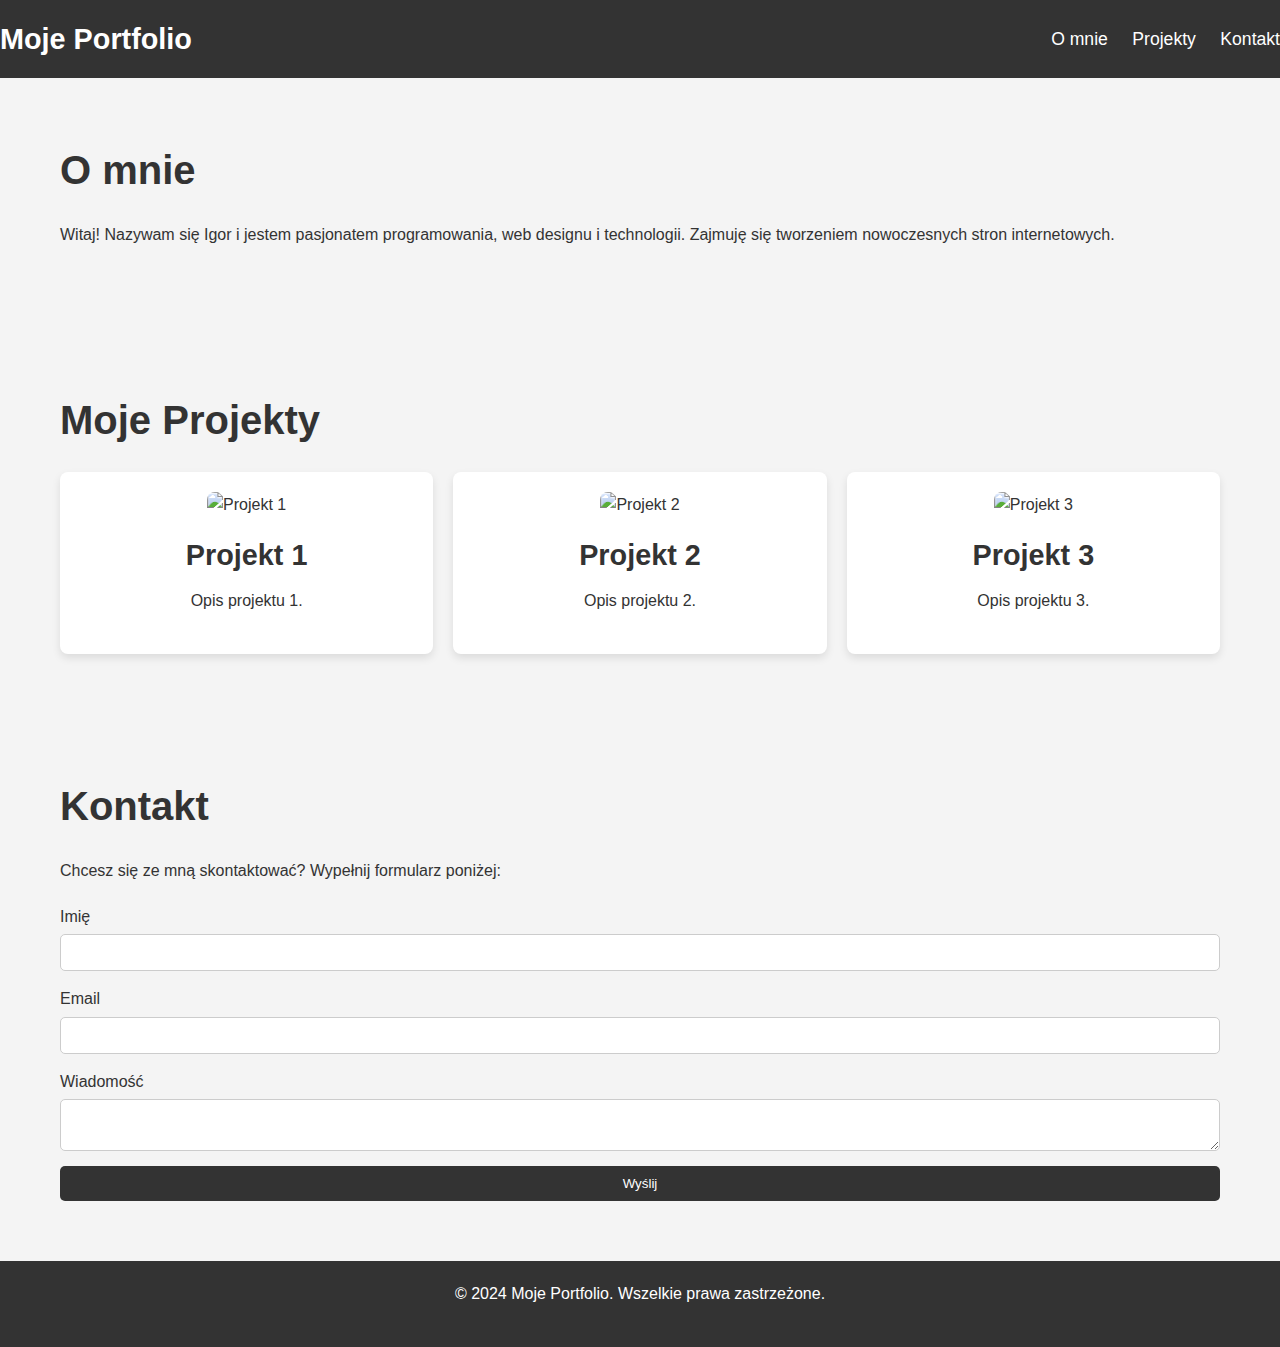
==== css_grid_Igor_Sobiechowski_3D/index.html @ 0360b995 "Add files via upload" ====
<!DOCTYPE html>
<html lang="pl">

<head>
  <meta charset="UTF-8">
  <meta name="viewport" content="width=device-width, initial-scale=1.0">
  <title>Moje Portfolio</title>
  <link rel="stylesheet" href="style.css">
</head>

<body>
  <header>
    <nav>
      <div class="logo">Moje Portfolio</div>
      <ul class="menu">
        <li><a href="#about">O mnie</a></li>
        <li><a href="#projects">Projekty</a></li>
        <li><a href="#contact">Kontakt</a></li>
      </ul>
    </nav>
  </header>

  <section id="about" class="section">
    <div class="container">
      <h1>O mnie</h1>
      <p>Witaj! Nazywam się Igor i jestem pasjonatem programowania, web designu i technologii. Zajmuję się tworzeniem
        nowoczesnych stron internetowych.</p>
    </div>

  </section>
  <section id="projects" class="section">
    <div class="container">
      <h1>Moje Projekty</h1>
      <div class="projects-grid">
        <div class="project">
          <img src="https://via.placeholder.com/300" alt="Projekt 1">
          <h2>Projekt 1</h2>
          <p>Opis projektu 1.</p>
        </div>
        <div class="project">
          <img src="https://via.placeholder.com/300" alt="Projekt 2">
          <h2>Projekt 2</h2>
          <p>Opis projektu 2.</p>
        </div>
        <div class="project">
          <img src="https://via.placeholder.com/300" alt="Projekt 3">
          <h2>Projekt 3</h2>
          <p>Opis projektu 3.</p>
        </div>
      </div>
    </div>
  </section>

  <section id="contact" class="section">
    <div class="container">
      <h1>Kontakt</h1>
      <p>Chcesz się ze mną skontaktować? Wypełnij formularz poniżej:</p>
      <form action="#">
        <label for="name">Imię</label>
        <input type="text" id="name" name="name" required>

        <label for="email">Email</label>
        <input type="email" id="email" name="email" required>

        <label for="message">Wiadomość</label>
        <textarea id="message" name="message" required></textarea>

        <button type="submit">Wyślij</button>
      </form>
    </div>
  </section>

  <footer>
    <div class="container">
      <p>&copy; 2024 Moje Portfolio. Wszelkie prawa zastrzeżone.</p>
    </div>
  </footer>
</body>

</html>
---- css_grid_Igor_Sobiechowski_3D/style.css ----
* {
    margin: 0;
    padding: 0;
    box-sizing: border-box;
}

body {
    font-family: Arial, sans-serif;
    line-height: 1.6;
    background-color: #f4f4f4;
    color: #333;
}

header {
    background-color: #333;
    color: white;
    padding: 1rem 0;
}

header nav {
    display: flex;
    justify-content: space-between;
    align-items: center;
}

header .logo {
    font-size: 1.8rem;
    font-weight: bold;
}

header .menu {
    list-style: none;
}

header .menu li {
    display: inline;
    margin-left: 20px;
}

header .menu li a {
    color: white;
    text-decoration: none;
    font-size: 1.1rem;
}

.section {
    padding: 60px 20px;
}

.container {
    max-width: 1200px;
    margin: 0 auto;
    padding: 0 20px;
}

h1 {
    font-size: 2.5rem;
    margin-bottom: 20px;
}

h2 {
    font-size: 1.8rem;
    margin-bottom: 10px;
}

p {
    font-size: 1rem;
    margin-bottom: 20px;
}

.projects-grid {
    display: grid;
    grid-template-columns: repeat(3, 1fr);
    gap: 20px;
}

.project {
    background-color: white;
    padding: 20px;
    border-radius: 8px;
    box-shadow: 0 4px 8px rgba(0, 0, 0, 0.1);
    text-align: center;
}

.project img {
    max-width: 100%;
    height: auto;
    border-radius: 8px;
    margin-bottom: 15px;
}

.project h2 {
    margin-bottom: 10px;
}

form {
    display: flex;
    flex-direction: column;
}

form label {
    font-size: 1rem;
    margin-bottom: 5px;
}

form input,
form textarea {
    padding: 10px;
    margin-bottom: 15px;
    border: 1px solid #ccc;
    border-radius: 5px;
}

form button {
    background-color: #333;
    color: white;
    padding: 10px 20px;
    border: none;
    border-radius: 5px;
    cursor: pointer;
}

form button:hover {
    background-color: #555;
}

footer {
    background-color: #333;
    color: white;
    text-align: center;
    padding: 20px 0;
}

@media (max-width: 800px) {
    header nav {
        flex-direction: column;
        align-items: flex-start;
    }

    .projects-grid {
        grid-template-columns: 1fr;
    }

    form {
        padding: 10px;
    }
}
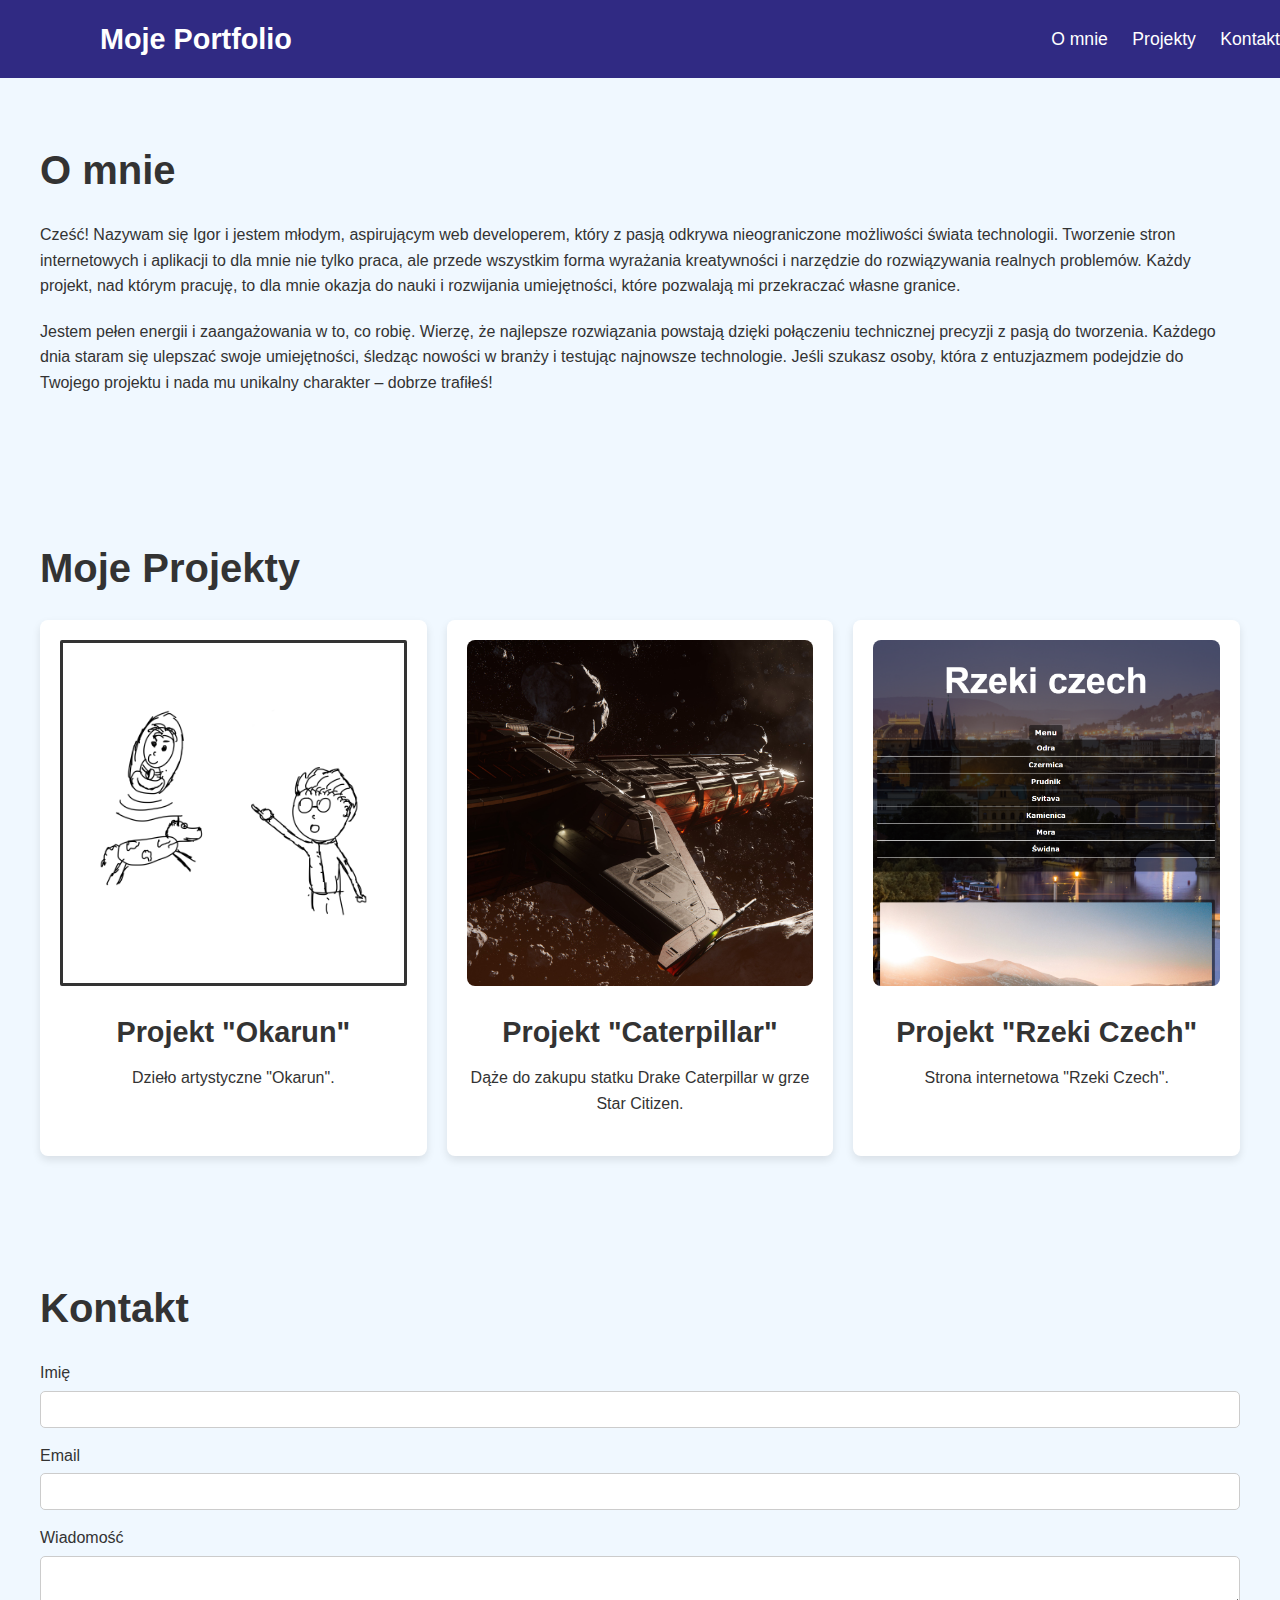
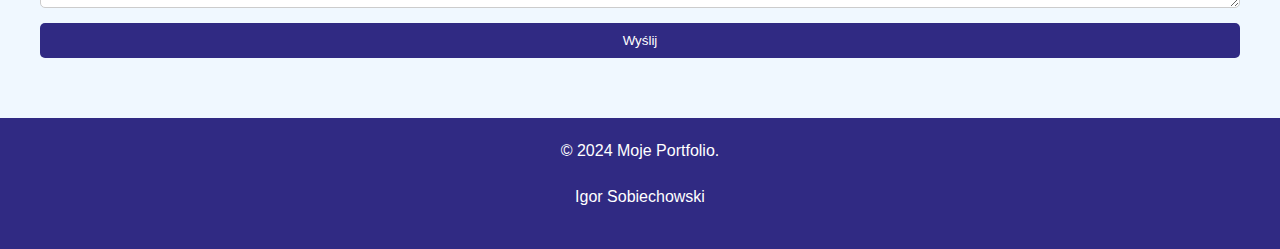
==== commit 4fe1dcb6: "Add files via upload" ====
--- a/css_grid_Igor_Sobiechowski_3D/index.html
+++ b/css_grid_Igor_Sobiechowski_3D/index.html
@@ -23,8 +23,16 @@
   <section id="about" class="section">
     <div class="container">
       <h1>O mnie</h1>
-      <p>Witaj! Nazywam się Igor i jestem pasjonatem programowania, web designu i technologii. Zajmuję się tworzeniem
-        nowoczesnych stron internetowych.</p>
+      <p>Cześć! Nazywam się Igor i jestem młodym, aspirującym web developerem, który z pasją odkrywa nieograniczone
+        możliwości świata technologii. Tworzenie stron internetowych i aplikacji to dla mnie nie tylko praca, ale przede
+        wszystkim forma wyrażania kreatywności i narzędzie do rozwiązywania realnych problemów. Każdy projekt, nad
+        którym pracuję, to dla mnie okazja do nauki i rozwijania umiejętności, które pozwalają mi przekraczać własne
+        granice.
+        </p><p>
+        Jestem pełen energii i zaangażowania w to, co robię. Wierzę, że najlepsze rozwiązania powstają dzięki połączeniu
+        technicznej precyzji z pasją do tworzenia. Każdego dnia staram się ulepszać swoje umiejętności, śledząc nowości
+        w branży i testując najnowsze technologie. Jeśli szukasz osoby, która z entuzjazmem podejdzie do Twojego
+        projektu i nada mu unikalny charakter – dobrze trafiłeś!</p>
     </div>
 
   </section>
@@ -33,19 +41,19 @@
       <h1>Moje Projekty</h1>
       <div class="projects-grid">
         <div class="project">
-          <img src="https://via.placeholder.com/300" alt="Projekt 1">
-          <h2>Projekt 1</h2>
-          <p>Opis projektu 1.</p>
+          <img src="Okarun.png" alt="Projekt 1" style="border-radius: 2px; border: solid;">
+          <h2>Projekt "Okarun"</h2>
+          <p>Dzieło artystyczne "Okarun".</p>
         </div>
         <div class="project">
-          <img src="https://via.placeholder.com/300" alt="Projekt 2">
-          <h2>Projekt 2</h2>
-          <p>Opis projektu 2.</p>
+          <img src="Shot_05.jpg" alt="Projekt 2">
+          <h2>Projekt "Caterpillar"</h2>
+          <p>Dąże do zakupu statku Drake Caterpillar w grze Star Citizen.</p>
         </div>
         <div class="project">
-          <img src="https://via.placeholder.com/300" alt="Projekt 3">
-          <h2>Projekt 3</h2>
-          <p>Opis projektu 3.</p>
+          <img src="Zrzut ekranu 2024-12-16 1958117.png" alt="Projekt 3">
+          <h2>Projekt "Rzeki Czech"</h2>
+          <p>Strona internetowa "Rzeki Czech".</p>
         </div>
       </div>
     </div>
@@ -54,7 +62,6 @@
   <section id="contact" class="section">
     <div class="container">
       <h1>Kontakt</h1>
-      <p>Chcesz się ze mną skontaktować? Wypełnij formularz poniżej:</p>
       <form action="#">
         <label for="name">Imię</label>
         <input type="text" id="name" name="name" required>
@@ -72,7 +79,8 @@
 
   <footer>
     <div class="container">
-      <p>&copy; 2024 Moje Portfolio. Wszelkie prawa zastrzeżone.</p>
+      <p>&copy; 2024 Moje Portfolio.</p>
+      <p>Igor Sobiechowski</p>
     </div>
   </footer>
 </body>
--- a/css_grid_Igor_Sobiechowski_3D/style.css
+++ b/css_grid_Igor_Sobiechowski_3D/style.css
@@ -7,12 +7,12 @@
 body {
     font-family: Arial, sans-serif;
     line-height: 1.6;
-    background-color: #f4f4f4;
+    background-color:aliceblue;
     color: #333;
 }
 
 header {
-    background-color: #333;
+    background-color: #302a83;
     color: white;
     padding: 1rem 0;
 }
@@ -26,6 +26,7 @@
 header .logo {
     font-size: 1.8rem;
     font-weight: bold;
+    padding-left: 100px;
 }
 
 header .menu {
@@ -48,7 +49,7 @@
 }
 
 .container {
-    max-width: 1200px;
+    max-width: 1600px;
     margin: 0 auto;
     padding: 0 20px;
 }
@@ -112,7 +113,7 @@
 }
 
 form button {
-    background-color: #333;
+    background-color: #302a83;
     color: white;
     padding: 10px 20px;
     border: none;
@@ -125,7 +126,7 @@
 }
 
 footer {
-    background-color: #333;
+    background-color: #302a83;
     color: white;
     text-align: center;
     padding: 20px 0;
@@ -144,4 +145,4 @@
     form {
         padding: 10px;
     }
-}+}
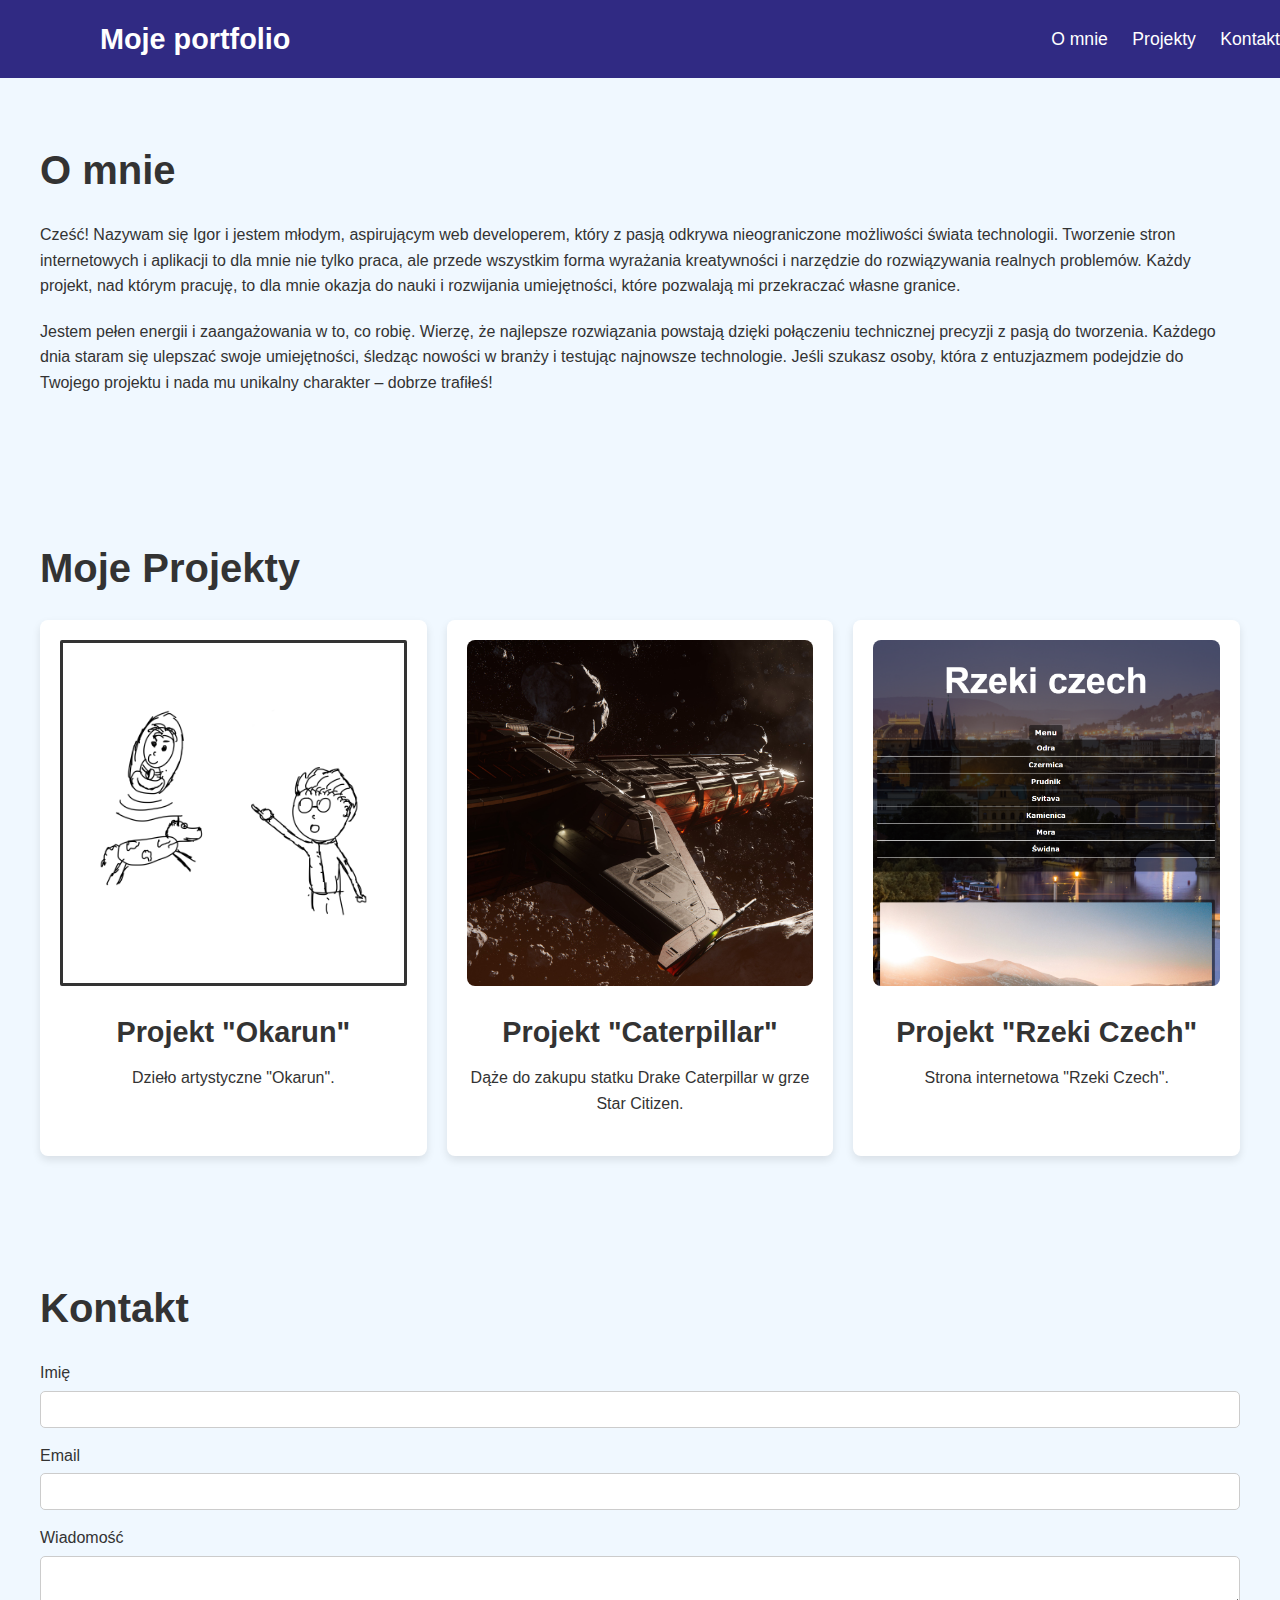
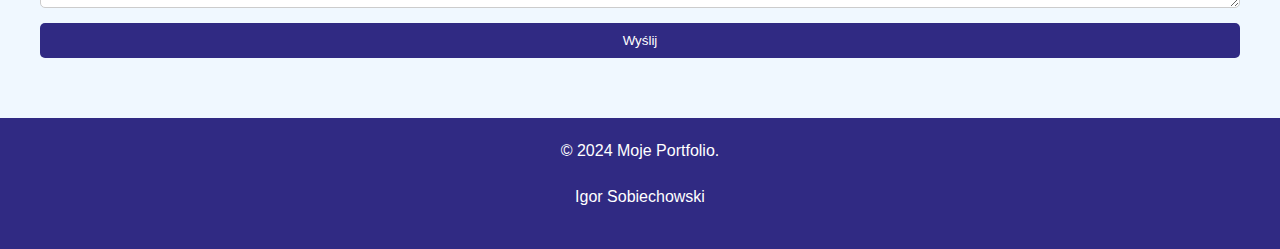
==== commit 0b74355a: "Update index.html" ====
--- a/css_grid_Igor_Sobiechowski_3D/index.html
+++ b/css_grid_Igor_Sobiechowski_3D/index.html
@@ -4,14 +4,14 @@
 <head>
   <meta charset="UTF-8">
   <meta name="viewport" content="width=device-width, initial-scale=1.0">
-  <title>Moje Portfolio</title>
+  <title>Moje portfolio</title>
   <link rel="stylesheet" href="style.css">
 </head>
 
 <body>
   <header>
     <nav>
-      <div class="logo">Moje Portfolio</div>
+      <div class="logo">Moje portfolio</div>
       <ul class="menu">
         <li><a href="#about">O mnie</a></li>
         <li><a href="#projects">Projekty</a></li>
@@ -85,4 +85,4 @@
   </footer>
 </body>
 
-</html>+</html>
